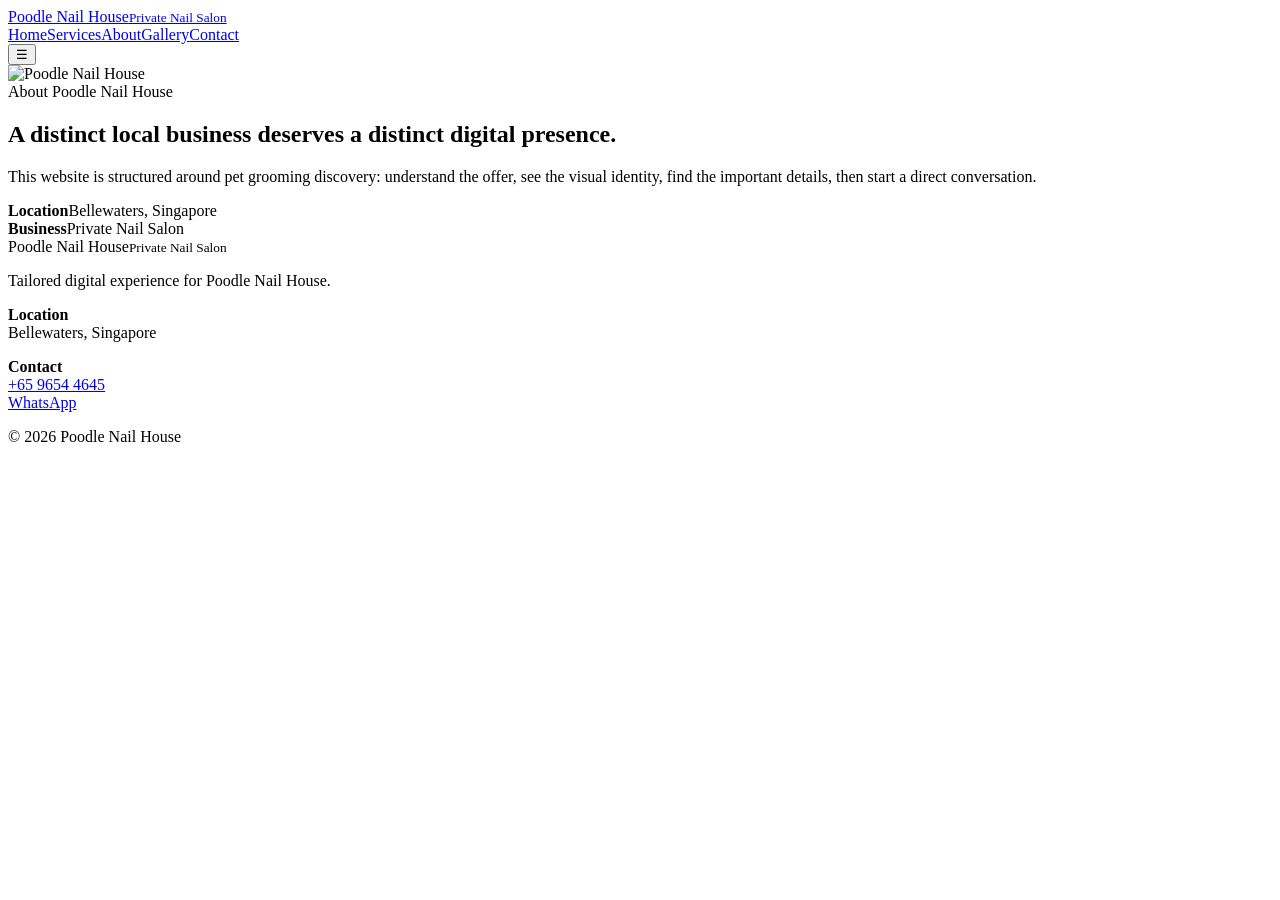
==== about.html @ 9f442e45 "Build Poodle Nail House website" ====
<!doctype html><html><head><meta charset="utf-8"><meta name="viewport" content="width=device-width,initial-scale=1"><meta name="theme-color" content="#090a0c"><title>Poodle Nail House — about</title><link rel="stylesheet" href="styles.css"></head><body style="--a:#e5b7ff"><header class="nav"><div class="wrap navin"><a class="brand" href="index.html">Poodle Nail House<small>Private Nail Salon</small></a><nav class="links"><a href="index.html">Home</a><a href="services.html">Services</a><a href="about.html">About</a><a href="gallery.html">Gallery</a><a href="contact.html">Contact</a></nav><button class="menu">☰</button></div></header><main><section><div class="wrap split"><div class="panel wipe"><img src="https://images.unsplash.com/photo-1607779097040-26e80aa78e66?auto=format&fit=crop&w=1800&q=85" alt="Poodle Nail House"></div><div class="panel copy reveal"><div class="ey">About Poodle Nail House</div><h2>A distinct local business deserves a distinct digital presence.</h2><p>This website is structured around pet grooming discovery: understand the offer, see the visual identity, find the important details, then start a direct conversation.</p><div class="facts"><div class="fact"><b>Location</b><span>Bellewaters, Singapore</span></div><div class="fact"><b>Business</b><span>Private Nail Salon</span></div></div></div></div></section></main><footer class="footer"><div class="wrap foot"><div><div class="brand">Poodle Nail House<small>Private Nail Salon</small></div><p>Tailored digital experience for Poodle Nail House.</p></div><div><p><b>Location</b><br>Bellewaters, Singapore</p></div><div><p><b>Contact</b><br><a href="tel:+65 9654 4645">+65 9654 4645</a><br><a href="https://wa.me/6596544645?text=Hi Poodle Nail House, I'd like to enquire." target="_blank">WhatsApp</a></p></div></div><div class="wrap copyr">© 2026 Poodle Nail House</div></footer><script src="script.js"></script></body></html>
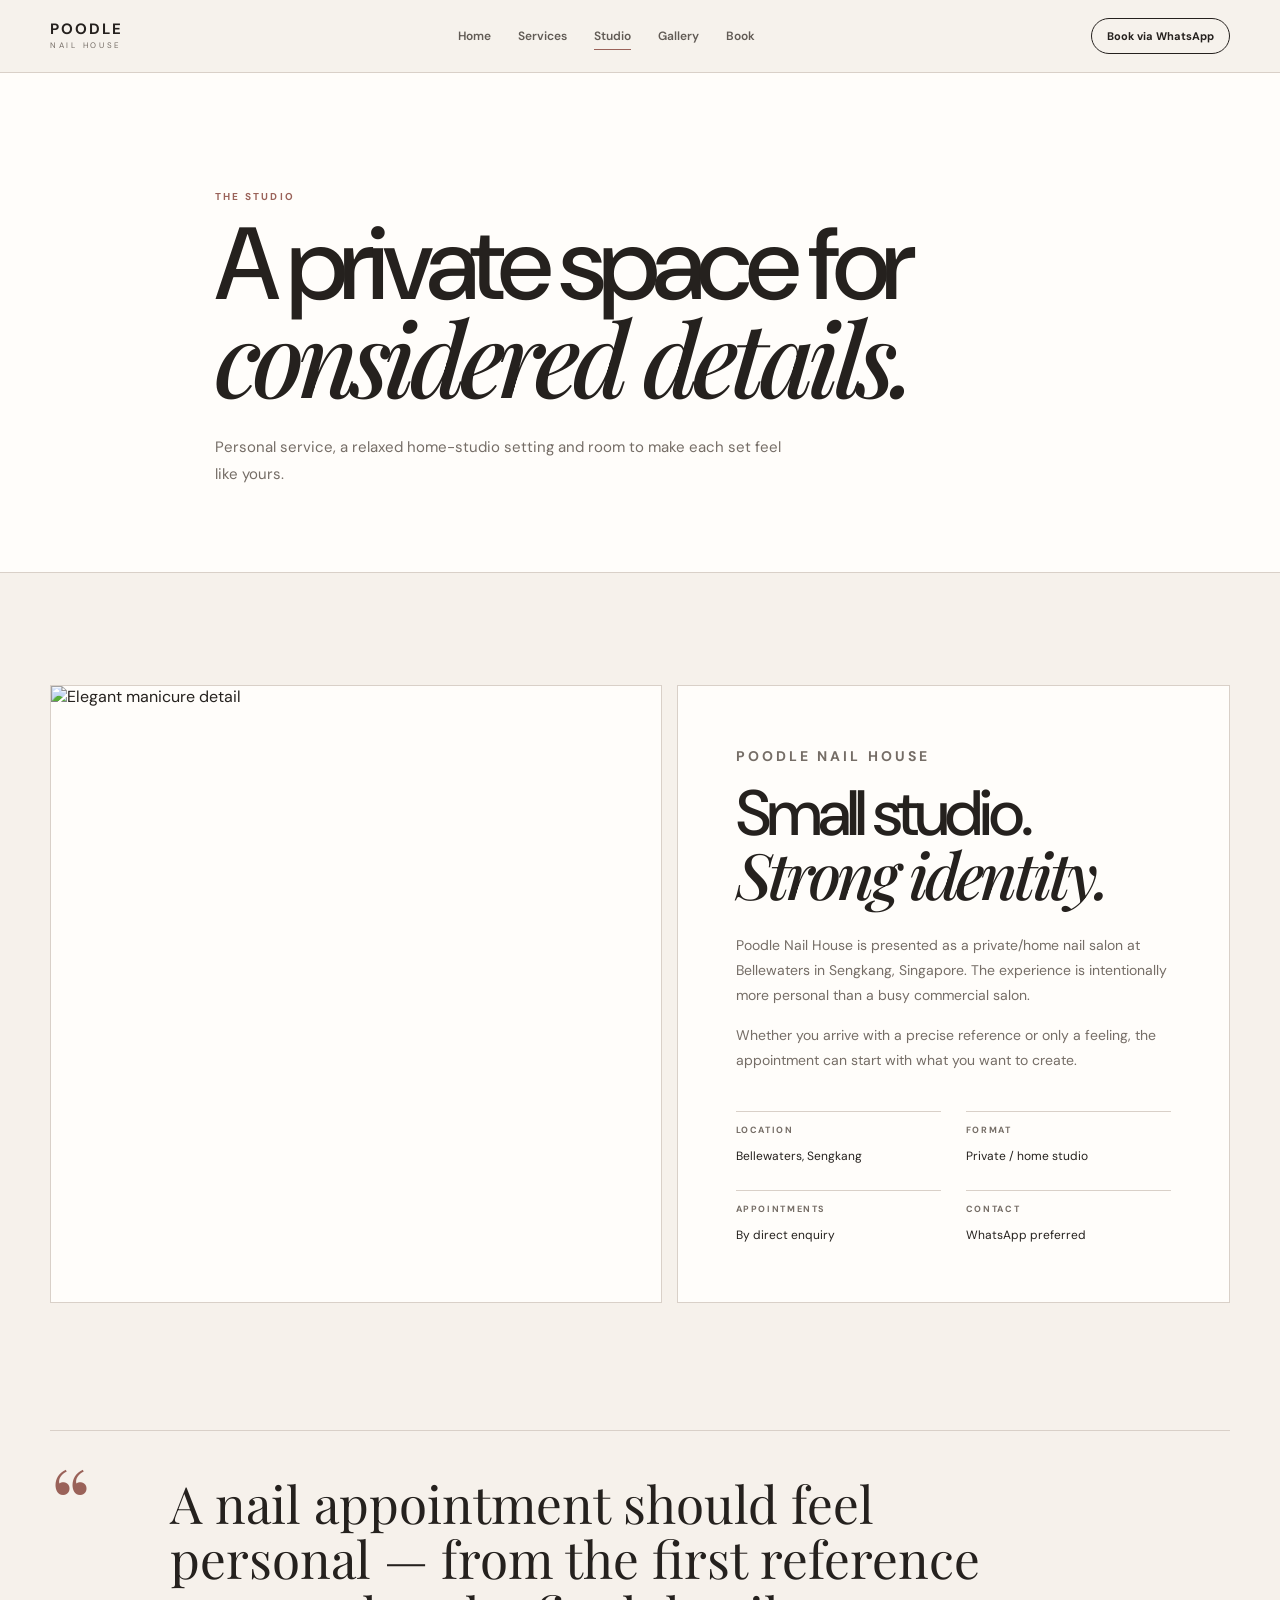
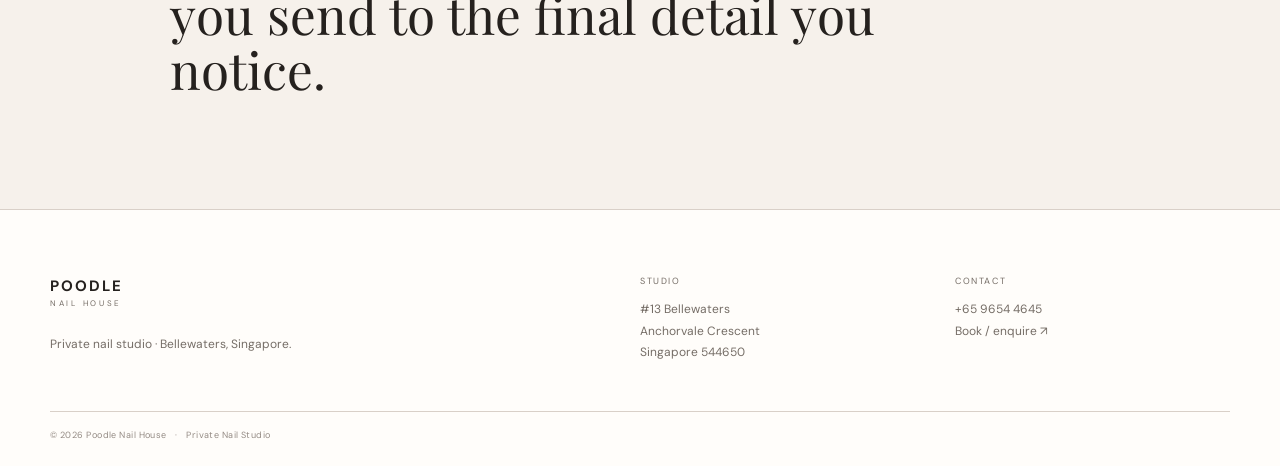
==== commit 89ba53ec: "Rebuild S5 studio page" ====
--- a/about.html
+++ b/about.html
@@ -1 +1 @@
-<!doctype html><html><head><meta charset="utf-8"><meta name="viewport" content="width=device-width,initial-scale=1"><meta name="theme-color" content="#090a0c"><title>Poodle Nail House — about</title><link rel="stylesheet" href="styles.css"></head><body style="--a:#e5b7ff"><header class="nav"><div class="wrap navin"><a class="brand" href="index.html">Poodle Nail House<small>Private Nail Salon</small></a><nav class="links"><a href="index.html">Home</a><a href="services.html">Services</a><a href="about.html">About</a><a href="gallery.html">Gallery</a><a href="contact.html">Contact</a></nav><button class="menu">☰</button></div></header><main><section><div class="wrap split"><div class="panel wipe"><img src="https://images.unsplash.com/photo-1607779097040-26e80aa78e66?auto=format&fit=crop&w=1800&q=85" alt="Poodle Nail House"></div><div class="panel copy reveal"><div class="ey">About Poodle Nail House</div><h2>A distinct local business deserves a distinct digital presence.</h2><p>This website is structured around pet grooming discovery: understand the offer, see the visual identity, find the important details, then start a direct conversation.</p><div class="facts"><div class="fact"><b>Location</b><span>Bellewaters, Singapore</span></div><div class="fact"><b>Business</b><span>Private Nail Salon</span></div></div></div></div></section></main><footer class="footer"><div class="wrap foot"><div><div class="brand">Poodle Nail House<small>Private Nail Salon</small></div><p>Tailored digital experience for Poodle Nail House.</p></div><div><p><b>Location</b><br>Bellewaters, Singapore</p></div><div><p><b>Contact</b><br><a href="tel:+65 9654 4645">+65 9654 4645</a><br><a href="https://wa.me/6596544645?text=Hi Poodle Nail House, I'd like to enquire." target="_blank">WhatsApp</a></p></div></div><div class="wrap copyr">© 2026 Poodle Nail House</div></footer><script src="script.js"></script></body></html>+<!doctype html><html lang="en"><head><meta charset="utf-8"><meta name="viewport" content="width=device-width,initial-scale=1"><title>Studio | Poodle Nail House</title><link rel="preconnect" href="https://fonts.googleapis.com"><link rel="preconnect" href="https://fonts.gstatic.com" crossorigin><link href="https://fonts.googleapis.com/css2?family=DM+Sans:wght@400;500;600;700&family=Playfair+Display:ital,wght@0,500;0,600;1,500;1,600&display=swap" rel="stylesheet"><link rel="stylesheet" href="styles.css"></head><body><header class="nav solid" id="siteNav"><div class="wrap navin"><a class="brand" href="index.html"><strong>POODLE</strong><span>NAIL HOUSE</span></a><nav class="links"><a href="index.html">Home</a><a class="" href="services.html">Services</a><a class="active" href="about.html">Studio</a><a class="" href="gallery.html">Gallery</a><a class="" href="contact.html">Book</a></nav><a class="nav-cta" href="contact.html">Book via WhatsApp</a><button class="menu" aria-label="Open menu" aria-expanded="false">☰</button></div></header><main><section class="page-hero"><div class="wrap page-hero-inner reveal"><p class="eyebrow">THE STUDIO</p><h1>A private space for<br><em>considered details.</em></h1><p>Personal service, a relaxed home-studio setting and room to make each set feel like yours.</p></div></section><section><div class="wrap split"><div class="panel image-panel reveal"><img src="https://images.unsplash.com/photo-1607779097040-26e80aa78e66?auto=format&fit=crop&w=1600&q=85" alt="Elegant manicure detail"></div><div class="panel copy reveal"><p class="eyebrow">POODLE NAIL HOUSE</p><h2>Small studio.<br><em>Strong identity.</em></h2><p>Poodle Nail House is presented as a private/home nail salon at Bellewaters in Sengkang, Singapore. The experience is intentionally more personal than a busy commercial salon.</p><p>Whether you arrive with a precise reference or only a feeling, the appointment can start with what you want to create.</p><div class="facts"><div class="fact"><b>Location</b><span>Bellewaters, Sengkang</span></div><div class="fact"><b>Format</b><span>Private / home studio</span></div><div class="fact"><b>Appointments</b><span>By direct enquiry</span></div><div class="fact"><b>Contact</b><span>WhatsApp preferred</span></div></div></div></div></section><section class="quote-section"><div class="wrap quote reveal"><span>“</span><p>A nail appointment should feel personal — from the first reference you send to the final detail you notice.</p></div></section></main><footer><div class="wrap footer-grid"><div><a class="brand footer-brand" href="index.html"><strong>POODLE</strong><span>NAIL HOUSE</span></a><p>Private nail studio · Bellewaters, Singapore.</p></div><div><small>STUDIO</small><p>#13 Bellewaters<br>Anchorvale Crescent<br>Singapore 544650</p></div><div><small>CONTACT</small><p>+65 9654 4645<br><a href="contact.html">Book / enquire ↗</a></p></div></div><div class="wrap copyright">© 2026 Poodle Nail House <span>·</span> Private Nail Studio</div></footer><script src="script.js"></script></body></html>
--- a/styles.css
+++ b/styles.css
@@ -0,0 +1 @@
+:root{--bg:#f6f1eb;--paper:#fffdfa;--ink:#25211e;--muted:#756d66;--line:#d9d0c8;--accent:#9a6259;--dark:#25211e;--max:1180px}*{box-sizing:border-box}html{scroll-behavior:smooth}body{margin:0;background:var(--bg);color:var(--ink);font-family:"DM Sans",system-ui,sans-serif;overflow-x:hidden}a{color:inherit;text-decoration:none}.wrap{width:min(calc(100% - 40px),var(--max));margin:auto}.nav{position:fixed;z-index:15;inset:0 0 auto;padding:18px 0;transition:.35s;border-bottom:1px solid transparent}.nav.sc,.nav.solid{background:rgba(246,241,235,.92);backdrop-filter:blur(18px);border-color:var(--line)}.navin{display:flex;align-items:center;justify-content:space-between;gap:28px}.brand{display:inline-flex;flex-direction:column;line-height:.85;letter-spacing:.12em}.brand strong{font-size:15px;font-weight:700}.brand span{font-size:8px;letter-spacing:.34em;margin-top:7px;color:var(--muted)}.links{display:flex;align-items:center;gap:27px;font-size:12px;font-weight:600}.links a{color:#615b55;position:relative;padding:6px 0}.links a:after{content:"";position:absolute;left:0;right:100%;bottom:0;height:1px;background:var(--accent);transition:.3s}.links a:hover:after,.links a.active:after{right:0}.nav-cta{font-size:11px;font-weight:700;border:1px solid var(--ink);border-radius:999px;padding:10px 15px;white-space:nowrap}.menu{display:none;background:transparent;border:1px solid var(--line);color:var(--ink);border-radius:50%;width:42px;height:42px;font-size:17px}.hero{min-height:100svh;position:relative;display:flex;align-items:end;color:#fff;overflow:hidden;background:#332b28}.hero-media{position:absolute;inset:0;background:url("https://images.unsplash.com/photo-1604654894610-df63bc536371?auto=format&fit=crop&w=2200&q=90") center/cover;transform:scale(1.04);animation:heroZoom 12s ease-out forwards}.hero-shade{position:absolute;inset:0;background:linear-gradient(90deg,rgba(26,19,17,.78),rgba(26,19,17,.18) 75%),linear-gradient(0deg,rgba(20,16,14,.82),transparent 55%)}@keyframes heroZoom{to{transform:scale(1)}}.hero-content{position:relative;padding:180px 0 48px}.eyebrow{font-size:10px;letter-spacing:.22em;font-weight:700;color:var(--accent);margin:0 0 15px}.hero .eyebrow{color:#f1d5ce}.hero h1,.page-hero h1{font-size:clamp(52px,8vw,104px);line-height:.9;letter-spacing:-.065em;font-weight:500;margin:0 0 26px;max-width:850px}.hero h1 em,.page-hero h1 em,h2 em{font-family:"Playfair Display",serif;font-weight:500}.lede{max-width:580px;font-size:17px;line-height:1.7;color:#eee6e0;margin:0}.actions{display:flex;gap:10px;flex-wrap:wrap;margin-top:30px}.btn{display:inline-flex;align-items:center;justify-content:center;gap:16px;border:1px solid var(--line);border-radius:999px;padding:14px 19px;font-size:12px;font-weight:700;transition:.3s}.btn span,.text-link span{font-size:15px}.btn:hover{transform:translateY(-3px)}.btn-dark{background:var(--dark);border-color:var(--dark);color:#fff}.btn-light{background:rgba(255,255,255,.1);border-color:rgba(255,255,255,.5);color:#fff}.btn-outline{background:transparent;color:var(--ink);border-color:var(--ink)}.hero-bottom{display:flex;justify-content:space-between;margin-top:65px;padding-top:15px;border-top:1px solid rgba(255,255,255,.35);font-size:10px;letter-spacing:.08em;text-transform:uppercase;color:#ddd0c9}.intro,.services-section,.feature,section{padding:112px 0}.intro{background:var(--paper)}.intro-grid{display:grid;grid-template-columns:1fr 1fr;gap:80px}.intro h2,.section-head h2{font-size:clamp(45px,6vw,76px);line-height:.9;letter-spacing:-.065em;font-weight:500;margin:0}.intro-grid>div:nth-child(2){padding-top:25px;max-width:520px}.intro-grid p:not(.eyebrow),.feature-copy>p:not(.eyebrow){color:var(--muted);line-height:1.85;font-size:14px}.text-link{display:inline-flex;align-items:center;gap:10px;font-size:12px;font-weight:700;border-bottom:1px solid var(--ink);padding-bottom:7px;margin-top:15px}.services-section{background:var(--bg)}.section-head{display:flex;align-items:end;justify-content:space-between;margin-bottom:42px}.service-grid{display:grid;grid-template-columns:repeat(4,1fr);gap:12px}.service-card{min-height:270px;padding:25px;border:1px solid var(--line);background:var(--paper);display:flex;flex-direction:column;transition:.4s}.service-card:hover{transform:translateY(-5px);box-shadow:0 18px 40px rgba(54,39,29,.08)}.service-card .index{font-size:10px;letter-spacing:.18em;color:var(--accent);font-weight:700}.service-card h3{font-family:"Playfair Display",serif;font-size:29px;font-weight:500;margin:auto 0 12px;line-height:1}.service-card p{font-size:12px;line-height:1.65;color:var(--muted);margin:0}.service-card a{font-size:11px;font-weight:700;margin-top:22px;color:var(--accent)}.featured{background:var(--dark);color:#fff;border-color:var(--dark)}.featured p{color:#c9c0ba}.featured .index,.featured a{color:#e3b4aa}.feature{background:var(--paper)}.feature-grid{display:grid;grid-template-columns:1.1fr .9fr;align-items:center;gap:85px}.feature-image{overflow:hidden}.feature-image img{display:block;width:100%;aspect-ratio:1/1;object-fit:cover}.feature-copy h2{font-size:clamp(45px,6vw,76px);line-height:.9;letter-spacing:-.065em;font-weight:500;margin:0 0 25px}.feature-copy{max-width:500px}.booking-band{padding:30px 0 110px}.booking-inner{background:#e6d9ce;padding:55px 60px;display:flex;align-items:center;justify-content:space-between;gap:40px}.booking-inner h2{font-family:"Playfair Display",serif;font-weight:500;font-size:clamp(42px,6vw,70px);line-height:.9;margin:0 0 16px}.booking-inner p:not(.eyebrow){color:#6e6259;margin:0;line-height:1.6;font-size:13px}.page-hero{padding:190px 0 85px;background:var(--paper);border-bottom:1px solid var(--line)}.page-hero.compact{padding-bottom:80px}.page-hero-inner{max-width:850px}.page-hero h1{color:var(--ink);margin-bottom:25px}.page-hero-inner>p:last-child{max-width:580px;color:var(--muted);font-size:15px;line-height:1.75;margin:0}.split{display:grid;grid-template-columns:1.05fr .95fr;gap:15px}.panel{background:var(--paper);border:1px solid var(--line)}.image-panel{overflow:hidden}.image-panel img{width:100%;height:100%;min-height:560px;object-fit:cover;display:block}.copy{padding:58px}.copy h2{font-size:clamp(38px,5vw,64px);line-height:.93;letter-spacing:-.06em;font-weight:500;margin:0 0 25px}.copy p{color:var(--muted);line-height:1.8;font-size:14px}.facts{display:grid;grid-template-columns:1fr 1fr;gap:25px;margin-top:38px}.fact{border-top:1px solid var(--line);padding-top:12px}.fact b,.contact-card small,footer small{display:block;color:var(--muted);font-size:9px;letter-spacing:.18em;text-transform:uppercase;margin-bottom:8px}.fact span{font-size:12px}.quote-section{padding-top:15px}.quote{border-top:1px solid var(--line);padding-top:45px;display:grid;grid-template-columns:100px 1fr;gap:20px}.quote>span{font-family:"Playfair Display",serif;font-size:100px;line-height:.5;color:var(--accent)}.quote p{font-family:"Playfair Display",serif;font-size:clamp(30px,4vw,52px);line-height:1.08;margin:0;max-width:850px}.service-list{border-top:1px solid var(--line)}.menu-item{display:grid;grid-template-columns:90px 1fr 50px;gap:25px;align-items:center;padding:34px 0;border-bottom:1px solid var(--line);transition:.3s}.menu-item:hover{padding-left:12px}.menu-no{font-size:10px;color:var(--accent);letter-spacing:.16em;font-weight:700}.menu-item h2{font-family:"Playfair Display",serif;font-weight:500;font-size:38px;margin:0 0 8px}.menu-item p{color:var(--muted);font-size:13px;line-height:1.6;max-width:600px;margin:0}.menu-item>a{width:42px;height:42px;border:1px solid var(--line);border-radius:50%;display:grid;place-items:center;transition:.3s}.menu-item:hover>a{background:var(--dark);color:#fff;border-color:var(--dark);transform:rotate(8deg)}.service-note{margin-top:35px;padding:28px;background:#e8ddd4;display:flex;justify-content:space-between;align-items:center;gap:30px}.service-note p{font-size:12px;color:#675e57;line-height:1.7;max-width:700px;margin:0}.service-note strong{color:var(--ink)}.gallery-grid{display:grid;grid-template-columns:1.15fr 1fr 1fr;grid-auto-rows:300px;gap:12px}.gallery-grid figure{margin:0;overflow:hidden;background:#ddd3ca}.gallery-grid img{width:100%;height:100%;display:block;object-fit:cover;transition:.7s}.gallery-grid figure:hover img{transform:scale(1.04)}.gallery-grid .tall{grid-row:span 2}.gallery-grid .wide{grid-column:span 2}.gallery-note{border-top:1px solid var(--line);margin-top:45px;padding-top:20px;display:flex;justify-content:space-between;align-items:center;gap:30px}.gallery-note p{font-size:12px;color:var(--muted);margin:0}.contact-grid{display:grid;grid-template-columns:1.15fr .85fr;gap:15px}.contact-main{padding:35px 0}.contact-main h2{font-size:clamp(50px,7vw,88px);line-height:.88;letter-spacing:-.07em;font-weight:500;margin:0 0 28px}.contact-main>p:not(.eyebrow){max-width:570px;color:var(--muted);font-size:14px;line-height:1.85}.contact-actions{display:flex;gap:10px;flex-wrap:wrap;margin-top:32px}.large{padding:15px 20px}.contact-card{background:var(--dark);color:#fff;padding:45px;display:flex;flex-direction:column;justify-content:space-between;min-height:420px}.contact-card small{color:#b8aaa1}.contact-card p{font-size:13px;line-height:1.8;color:#ddd3cd}.contact-card a:hover{color:#e5b8ad}.map-section{padding-top:15px}.map-card{background:#e6d9ce;padding:50px 55px;display:flex;justify-content:space-between;align-items:end;gap:30px}.map-card h2{font-family:"Playfair Display",serif;font-size:50px;font-weight:500;margin:0 0 15px}.map-card p:last-child{font-size:13px;color:#6d625a;line-height:1.7;max-width:500px;margin:0}.footer-grid{display:grid;grid-template-columns:2fr 1fr 1fr;gap:40px;padding:65px 0 35px}.footer-brand{margin-bottom:15px}.footer-grid p{font-size:12px;color:var(--muted);line-height:1.8}.footer-grid a:hover{color:var(--accent)}footer{border-top:1px solid var(--line);background:var(--paper)}.copyright{border-top:1px solid var(--line);padding:17px 0 25px;font-size:9px;color:#948b84;letter-spacing:.05em}.copyright span{padding:0 6px}.floating-wa{position:fixed;z-index:14;right:22px;bottom:22px;width:50px;height:50px;border-radius:50%;display:grid;place-items:center;background:#27372c;color:#fff;font-size:10px;font-weight:800;box-shadow:0 10px 30px rgba(0,0,0,.16);transition:.3s}.floating-wa:hover{transform:translateY(-4px) scale(1.04)}.reveal{opacity:0;transform:translateY(28px);transition:opacity .8s ease,transform .8s cubic-bezier(.2,.7,.2,1)}.reveal.on{opacity:1;transform:none}@media(max-width:900px){.links,.nav-cta{display:none}.menu{display:block}.nav.open{background:rgba(246,241,235,.98)}.nav.open .links{display:flex;position:absolute;top:73px;left:20px;right:20px;padding:18px;flex-direction:column;align-items:flex-start;gap:0;background:var(--paper);border:1px solid var(--line);box-shadow:0 15px 35px rgba(35,27,22,.08)}.nav.open .links a{width:100%;padding:13px 2px}.service-grid{grid-template-columns:1fr 1fr}.intro-grid,.feature-grid,.split,.contact-grid{grid-template-columns:1fr;gap:35px}.image-panel img{min-height:430px}.gallery-grid{grid-template-columns:1fr 1fr;grid-auto-rows:230px}.gallery-grid .tall{grid-row:span 1}.gallery-grid .wide{grid-column:span 2}.booking-inner{align-items:flex-start;flex-direction:column;padding:42px}.footer-grid{grid-template-columns:1fr 1fr}.footer-grid>div:first-child{grid-column:span 2}}@media(max-width:600px){.wrap{width:min(calc(100% - 28px),var(--max))}.hero-content{padding:155px 0 28px}.hero h1{font-size:clamp(51px,15vw,76px)}.hero-bottom{margin-top:45px;gap:20px;flex-direction:column}.intro,.services-section,.feature,section{padding:75px 0}.intro-grid>div:nth-child(2){padding-top:0}.section-head{display:block}.section-head .desktop{display:inline-flex;margin-top:25px}.service-grid{grid-template-columns:1fr}.service-card{min-height:225px}.page-hero{padding:150px 0 65px}.page-hero h1{font-size:clamp(48px,14vw,70px)}.copy{padding:30px}.facts{grid-template-columns:1fr}.menu-item{grid-template-columns:45px 1fr 42px;gap:10px;padding:25px 0}.menu-item h2{font-size:28px}.service-note,.gallery-note,.map-card{align-items:flex-start;flex-direction:column;padding:28px}.gallery-grid{grid-template-columns:1fr;grid-auto-rows:270px}.gallery-grid .wide{grid-column:span 1}.quote{grid-template-columns:45px 1fr}.quote>span{font-size:65px}.quote p{font-size:29px}.contact-main h2{font-size:60px}.footer-grid{grid-template-columns:1fr;gap:28px}.footer-grid>div:first-child{grid-column:auto}.floating-wa{right:15px;bottom:15px}.booking-band{padding-bottom:75px}}
